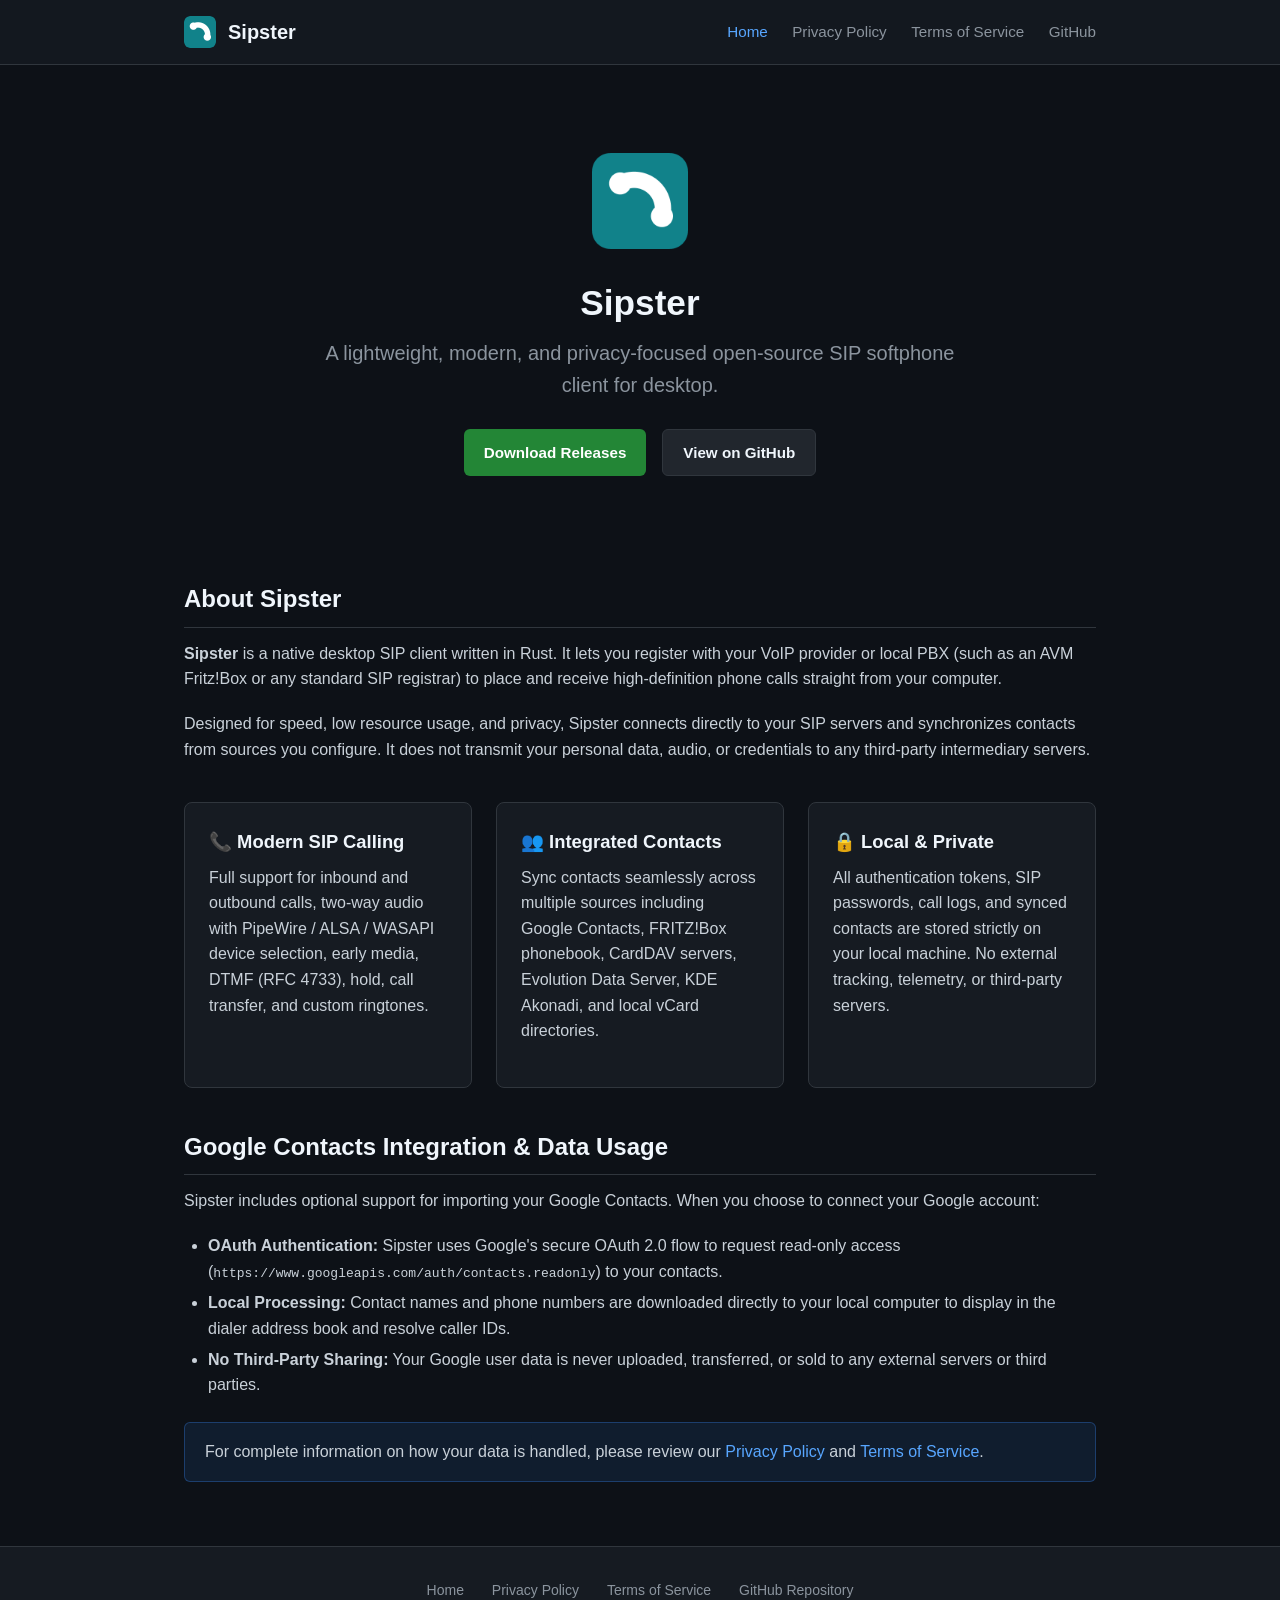
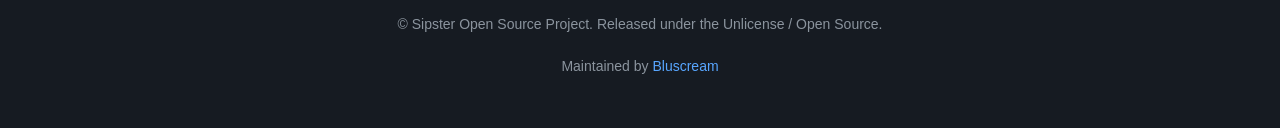
==== docs/index.html @ 846d101b "docs: add GitHub Pages site with privacy policy and terms for Google OAuth verification" ====
<!DOCTYPE html>
<html lang="en">
<head>
  <meta charset="UTF-8">
  <meta name="viewport" content="width=device-width, initial-scale=1.0">
  <title>Sipster - Lightweight Modern SIP Softphone</title>
  <meta name="description" content="Sipster is a lightweight, modern Rust softphone for desktop. Place and take calls, sync contacts from Google, FRITZ!Box, CardDAV, and desktop address books.">
  <link rel="stylesheet" href="./style.css">
  <link rel="icon" type="image/png" href="./assets/logo.png">
</head>
<body>

  <header>
    <div class="nav-container">
      <a href="./" class="brand">
        <img src="./assets/logo.png" alt="Sipster Logo">
        <span>Sipster</span>
      </a>
      <nav>
        <a href="./" class="active">Home</a>
        <a href="./privacy/">Privacy Policy</a>
        <a href="./terms/">Terms of Service</a>
        <a href="https://github.com/Bluscream/sipster" target="_blank" rel="noopener">GitHub</a>
      </nav>
    </div>
  </header>

  <main>
    <section class="hero">
      <img src="./assets/logo.png" alt="Sipster" class="hero-logo">
      <h1>Sipster</h1>
      <p class="tagline">A lightweight, modern, and privacy-focused open-source SIP softphone client for desktop.</p>
      
      <div class="cta-buttons">
        <a href="https://github.com/Bluscream/sipster/releases" class="btn btn-primary" target="_blank" rel="noopener">Download Releases</a>
        <a href="https://github.com/Bluscream/sipster" class="btn btn-secondary" target="_blank" rel="noopener">View on GitHub</a>
      </div>
    </section>

    <section class="overview">
      <h2>About Sipster</h2>
      <p>
        <strong>Sipster</strong> is a native desktop SIP client written in Rust. It lets you register with your VoIP provider or local PBX (such as an AVM Fritz!Box or any standard SIP registrar) to place and receive high-definition phone calls straight from your computer.
      </p>
      <p>
        Designed for speed, low resource usage, and privacy, Sipster connects directly to your SIP servers and synchronizes contacts from sources you configure. It does not transmit your personal data, audio, or credentials to any third-party intermediary servers.
      </p>
    </section>

    <div class="feature-grid">
      <div class="feature-card">
        <h3>📞 Modern SIP Calling</h3>
        <p>Full support for inbound and outbound calls, two-way audio with PipeWire / ALSA / WASAPI device selection, early media, DTMF (RFC 4733), hold, call transfer, and custom ringtones.</p>
      </div>
      <div class="feature-card">
        <h3>👥 Integrated Contacts</h3>
        <p>Sync contacts seamlessly across multiple sources including Google Contacts, FRITZ!Box phonebook, CardDAV servers, Evolution Data Server, KDE Akonadi, and local vCard directories.</p>
      </div>
      <div class="feature-card">
        <h3>🔒 Local & Private</h3>
        <p>All authentication tokens, SIP passwords, call logs, and synced contacts are stored strictly on your local machine. No external tracking, telemetry, or third-party servers.</p>
      </div>
    </div>

    <section class="google-integration">
      <h2>Google Contacts Integration & Data Usage</h2>
      <p>
        Sipster includes optional support for importing your Google Contacts. When you choose to connect your Google account:
      </p>
      <ul>
        <li><strong>OAuth Authentication:</strong> Sipster uses Google's secure OAuth 2.0 flow to request read-only access (<code>https://www.googleapis.com/auth/contacts.readonly</code>) to your contacts.</li>
        <li><strong>Local Processing:</strong> Contact names and phone numbers are downloaded directly to your local computer to display in the dialer address book and resolve caller IDs.</li>
        <li><strong>No Third-Party Sharing:</strong> Your Google user data is never uploaded, transferred, or sold to any external servers or third parties.</li>
      </ul>
      <div class="notice-box">
        <p>
          For complete information on how your data is handled, please review our <a href="./privacy/">Privacy Policy</a> and <a href="./terms/">Terms of Service</a>.
        </p>
      </div>
    </section>
  </main>

  <footer>
    <div class="footer-links">
      <a href="./">Home</a>
      <a href="./privacy/">Privacy Policy</a>
      <a href="./terms/">Terms of Service</a>
      <a href="https://github.com/Bluscream/sipster">GitHub Repository</a>
    </div>
    <p>&copy; Sipster Open Source Project. Released under the Unlicense / Open Source.</p>
    <p>Maintained by <a href="https://github.com/Bluscream">Bluscream</a></p>
  </footer>

</body>
</html>
---- docs/style.css ----
:root {
  --bg-color: #0d1117;
  --card-bg: #161b22;
  --card-border: #30363d;
  --text-main: #c9d1d9;
  --text-heading: #f0f6fc;
  --text-muted: #8b949e;
  --accent: #58a6ff;
  --accent-hover: #79c0ff;
  --badge-bg: #21262d;
  --badge-border: #363b42;
  --code-bg: #1f242c;
}

* {
  box-sizing: border-box;
  margin: 0;
  padding: 0;
}

body {
  font-family: -apple-system, BlinkMacSystemFont, "Segoe UI", Roboto, Helvetica, Arial, sans-serif;
  background-color: var(--bg-color);
  color: var(--text-main);
  line-height: 1.6;
  min-height: 100vh;
  display: flex;
  flex-direction: column;
}

header {
  border-bottom: 1px solid var(--card-border);
  background-color: rgba(22, 27, 34, 0.85);
  backdrop-filter: blur(10px);
  position: sticky;
  top: 0;
  z-index: 100;
}

.nav-container {
  max-width: 960px;
  margin: 0 auto;
  padding: 1rem 1.5rem;
  display: flex;
  align-items: center;
  justify-content: space-between;
}

.brand {
  display: flex;
  align-items: center;
  gap: 0.75rem;
  text-decoration: none;
  color: var(--text-heading);
  font-size: 1.25rem;
  font-weight: 700;
}

.brand img {
  width: 32px;
  height: 32px;
  border-radius: 6px;
}

nav a {
  color: var(--text-muted);
  text-decoration: none;
  margin-left: 1.25rem;
  font-size: 0.95rem;
  font-weight: 500;
  transition: color 0.15s ease-in-out;
}

nav a:hover, nav a.active {
  color: var(--accent);
}

main {
  flex: 1;
  max-width: 960px;
  width: 100%;
  margin: 0 auto;
  padding: 2.5rem 1.5rem;
}

h1, h2, h3, h4 {
  color: var(--text-heading);
  margin-bottom: 0.8rem;
  font-weight: 600;
}

h1 {
  font-size: 2.2rem;
  line-height: 1.25;
}

h2 {
  font-size: 1.5rem;
  margin-top: 2rem;
  border-bottom: 1px solid var(--card-border);
  padding-bottom: 0.5rem;
}

p {
  margin-bottom: 1.2rem;
}

ul, ol {
  margin-bottom: 1.2rem;
  padding-left: 1.5rem;
}

li {
  margin-bottom: 0.35rem;
}

a {
  color: var(--accent);
  text-decoration: none;
}

a:hover {
  text-decoration: underline;
}

.hero {
  text-align: center;
  padding: 3rem 1rem 2rem;
}

.hero-logo {
  width: 96px;
  height: 96px;
  margin-bottom: 1.5rem;
}

.hero p.tagline {
  font-size: 1.25rem;
  color: var(--text-muted);
  max-width: 680px;
  margin: 0.5rem auto 1.75rem;
}

.cta-buttons {
  display: flex;
  justify-content: center;
  gap: 1rem;
  flex-wrap: wrap;
  margin-bottom: 2.5rem;
}

.btn {
  display: inline-flex;
  align-items: center;
  padding: 0.65rem 1.25rem;
  border-radius: 6px;
  font-weight: 600;
  font-size: 0.95rem;
  text-decoration: none;
  transition: background-color 0.15s ease;
}

.btn-primary {
  background-color: #238636;
  color: #ffffff;
}

.btn-primary:hover {
  background-color: #2ea043;
  text-decoration: none;
}

.btn-secondary {
  background-color: var(--badge-bg);
  color: var(--text-heading);
  border: 1px solid var(--card-border);
}

.btn-secondary:hover {
  background-color: #30363d;
  text-decoration: none;
}

.feature-grid {
  display: grid;
  grid-template-columns: repeat(auto-fit, minmax(280px, 1fr));
  gap: 1.5rem;
  margin: 2.5rem 0;
}

.feature-card {
  background-color: var(--card-bg);
  border: 1px solid var(--card-border);
  border-radius: 8px;
  padding: 1.5rem;
}

.feature-card h3 {
  font-size: 1.15rem;
  margin-bottom: 0.5rem;
  display: flex;
  align-items: center;
  gap: 0.5rem;
}

.notice-box {
  background-color: rgba(56, 139, 253, 0.1);
  border: 1px solid rgba(56, 139, 253, 0.3);
  border-radius: 6px;
  padding: 1rem 1.25rem;
  margin: 1.5rem 0;
}

.notice-box p:last-child {
  margin-bottom: 0;
}

.content-card {
  background-color: var(--card-bg);
  border: 1px solid var(--card-border);
  border-radius: 8px;
  padding: 2rem;
  margin-top: 1rem;
}

footer {
  border-top: 1px solid var(--card-border);
  padding: 2rem 1.5rem;
  text-align: center;
  color: var(--text-muted);
  font-size: 0.875rem;
  background-color: var(--card-bg);
}

footer .footer-links {
  margin-bottom: 0.75rem;
}

footer .footer-links a {
  color: var(--text-muted);
  margin: 0 0.75rem;
}

footer .footer-links a:hover {
  color: var(--accent);
}
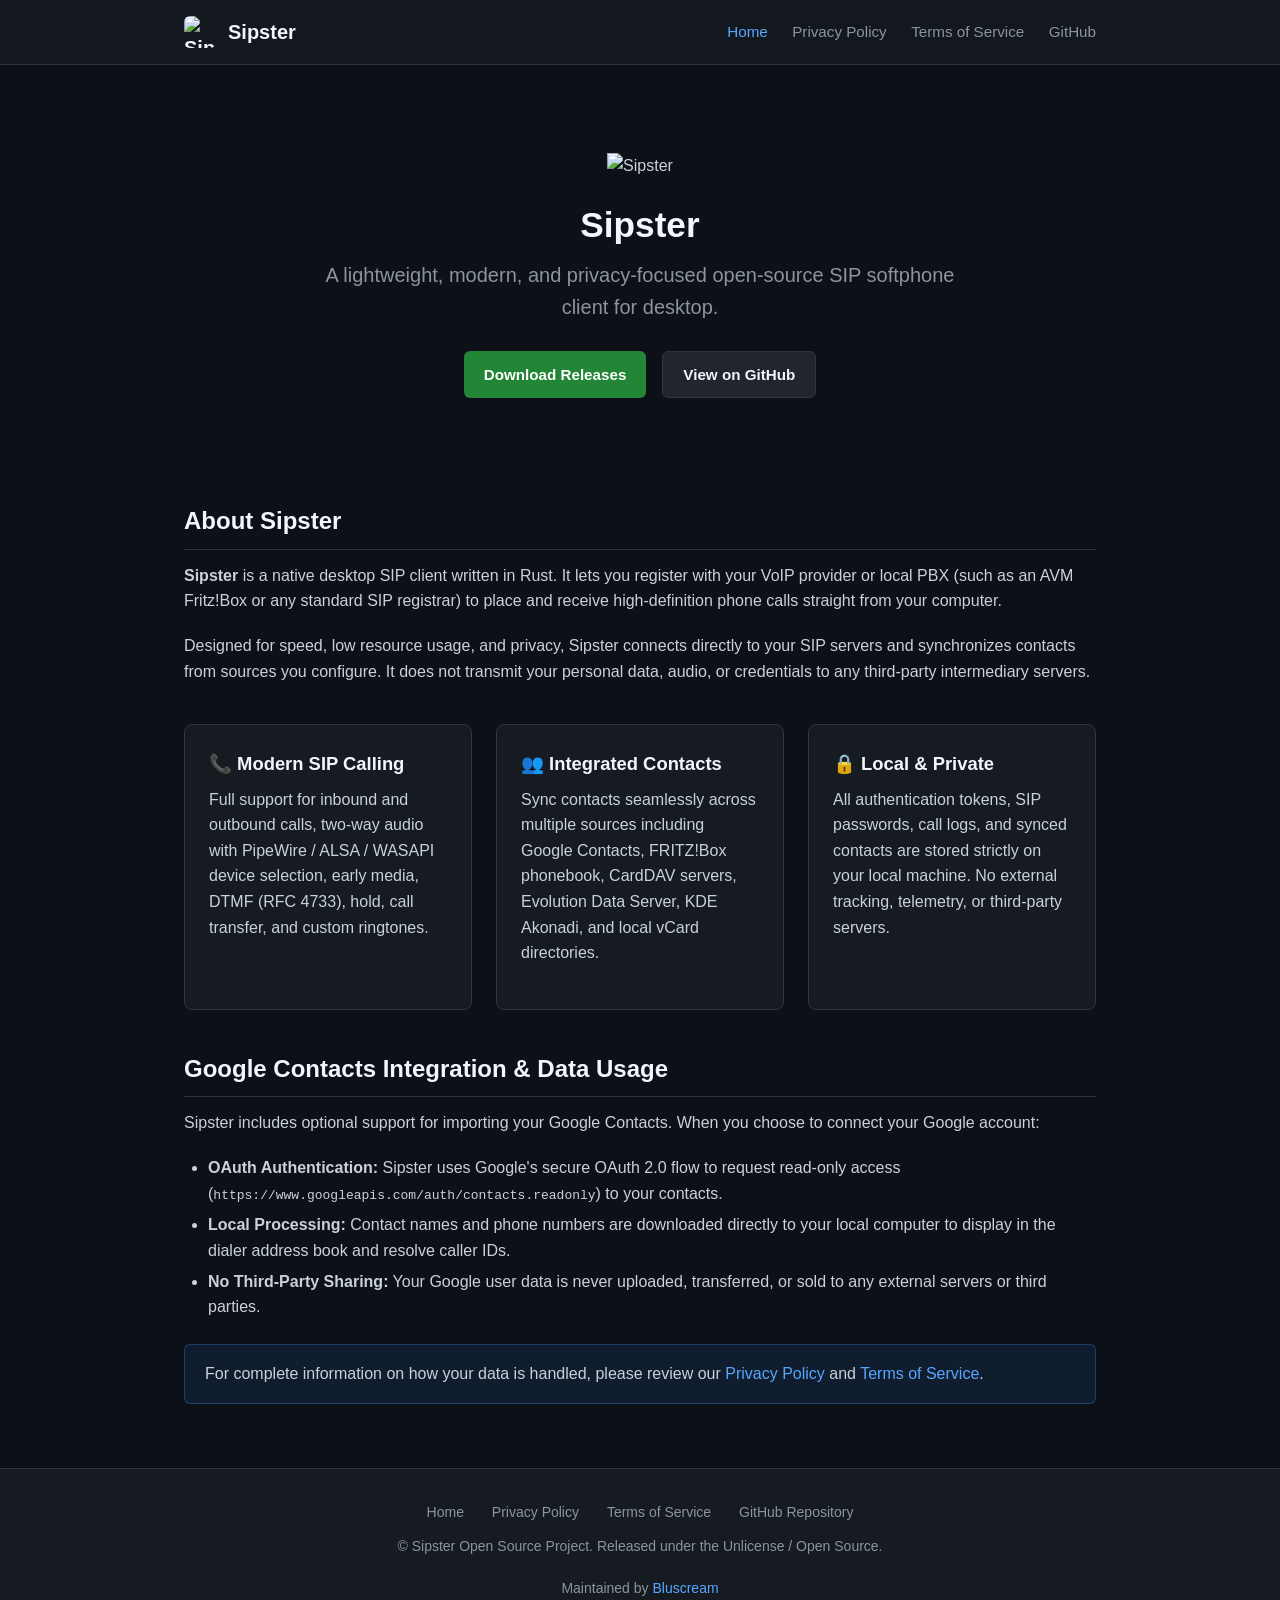
==== commit 3c28d760: "chore: consolidate all assets into root assets/ directory and remove duplicates" ====
--- a/docs/index.html
+++ b/docs/index.html
@@ -6,14 +6,14 @@
   <title>Sipster - Lightweight Modern SIP Softphone</title>
   <meta name="description" content="Sipster is a lightweight, modern Rust softphone for desktop. Place and take calls, sync contacts from Google, FRITZ!Box, CardDAV, and desktop address books.">
   <link rel="stylesheet" href="./style.css">
-  <link rel="icon" type="image/png" href="./assets/logo.png">
+  <link rel="icon" type="image/png" href="https://raw.githubusercontent.com/Bluscream/sipster/main/assets/logo.png">
 </head>
 <body>
 
   <header>
     <div class="nav-container">
       <a href="./" class="brand">
-        <img src="./assets/logo.png" alt="Sipster Logo">
+        <img src="https://raw.githubusercontent.com/Bluscream/sipster/main/assets/logo.png" alt="Sipster Logo">
         <span>Sipster</span>
       </a>
       <nav>
@@ -27,7 +27,7 @@
 
   <main>
     <section class="hero">
-      <img src="./assets/logo.png" alt="Sipster" class="hero-logo">
+      <img src="https://raw.githubusercontent.com/Bluscream/sipster/main/assets/logo.png" alt="Sipster" class="hero-logo">
       <h1>Sipster</h1>
       <p class="tagline">A lightweight, modern, and privacy-focused open-source SIP softphone client for desktop.</p>
       
